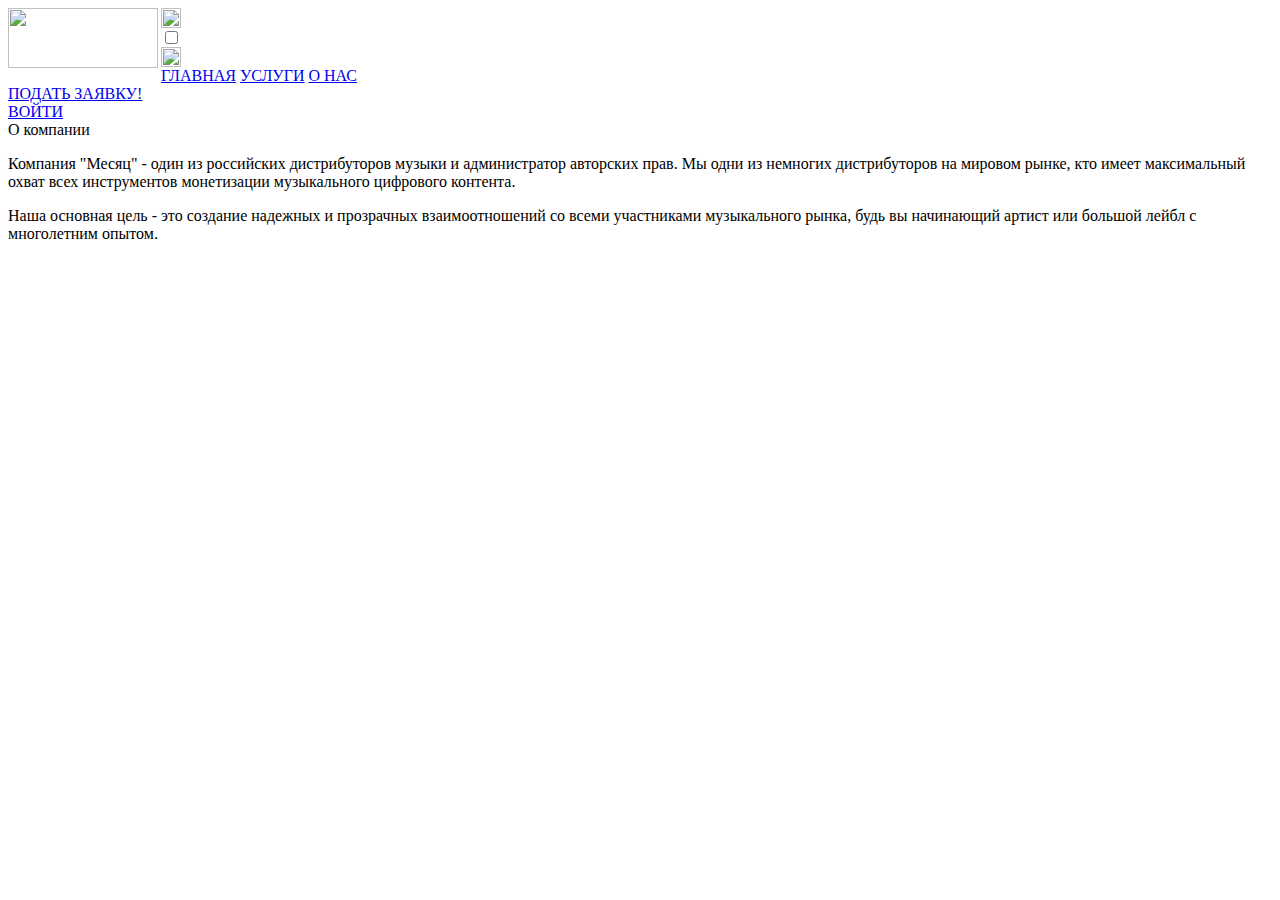
==== index.html @ 7c8b470b "Add files via upload" ====
<html>
<head>
      <link rel="stylesheet" href="css/glav.css">
      <title>Главная</title>
      <link rel="apple-touch-icon" sizes="57x57" href="img/ico/apple-icon-57x57.png">
<link rel="apple-touch-icon" sizes="60x60" href="img/ico/apple-icon-60x60.png">
<link rel="apple-touch-icon" sizes="72x72" href="img/ico/apple-icon-72x72.png">
<link rel="apple-touch-icon" sizes="76x76" href="img/ico/apple-icon-76x76.png">
<link rel="apple-touch-icon" sizes="114x114" href="img/ico/apple-icon-114x114.png">
<link rel="apple-touch-icon" sizes="120x120" href="img/ico/apple-icon-120x120.png">
<link rel="apple-touch-icon" sizes="144x144" href="img/ico/apple-icon-144x144.png">
<link rel="apple-touch-icon" sizes="152x152" href="img/ico/apple-icon-152x152.png">
<link rel="apple-touch-icon" sizes="180x180" href="img/ico/apple-icon-180x180.png">
<link rel="icon" type="image/png" sizes="192x192"  href="img/ico/android-icon-192x192.png">
<link rel="icon" type="image/png" sizes="32x32" href="img/ico/favicon-32x32.png">
<link rel="icon" type="image/png" sizes="96x96" href="img/ico/favicon-96x96.png">
<link rel="icon" type="image/png" sizes="16x16" href="img/ico/favicon-16x16.png">
<link rel="manifest" href="img/ico/manifest.json">
<meta name="msapplication-TileColor" content="#ffffff">
<meta name="msapplication-TileImage" content="img/ico/ms-icon-144x144.png">
<meta name="theme-color" content="#ffffff">
<link rel="preconnect" href="https://fonts.googleapis.com">
<link rel="preconnect" href="https://fonts.gstatic.com" crossorigin>
<link href="https://fonts.googleapis.com/css2?family=Oswald&display=swap" rel="stylesheet">
<link rel="preconnect" href="https://fonts.googleapis.com">
<link rel="preconnect" href="https://fonts.gstatic.com" crossorigin>
<link href="https://fonts.googleapis.com/css2?family=Oswald:wght@700&display=swap" rel="stylesheet">
</head>
   <script>
      const handleChange = (ischecked) => {
          if (ischecked) {
          document.body.setAttribute('dark', '');
          } else {
            document.body.removeAttribute('dark'); 
          }

    }
   </script>
<body>
    <div class="header">
        <div class="container"> 
            <div class="header-line">
                <div class="header-logo">
                    <a href="index.html"><img src="img/month.png" align="left" width="150"  height="60" alt=></a></p>
                </div>
                <img src="img/sun.png"  width="20"  height="20" alt=>
                <div class="switch"><input type="checkbox" onchange="handleChange(this.checked)" /> </div>
                <img src="img/moon.png" width="20"  height="20" alt=>
                <div class="nav">
       
                <a class="nav-item" href="index.html">ГЛАВНАЯ</a>
                <a class="nav-item" href="uslugi.html">УСЛУГИ</a>
                <a class="nav-item" href="@">О НАС</a>
            </div>
       <div class="cart">
            <a href="#">
        </a>
            </div>
        
                <div class="call">
                    <div class="call-holder">   
                    <div class="reg"><a class="reg" href="reg.html">ПОДАТЬ ЗАЯВКУ!</a></div>
                </div>
            </div>
            
                <div class="btn">
                    <a class="button"href="login.html">ВОЙТИ</a>
                </div>
            </div>
<div class="container1">
    <div class="textzag"
<P>О компании</P>
</div>
<div class="textmain"
<p> Компания "Месяц" - один из российских дистрибуторов музыки и администратор авторских прав. Мы одни из немногих дистрибуторов на мировом рынке, кто имеет максимальный охват всех инструментов монетизации музыкального цифрового контента.
</P>
<p> Наша основная цель - это создание надежных и прозрачных взаимоотношений со всеми участниками музыкального рынка, будь вы начинающий артист или большой лейбл с многолетним опытом.</p>
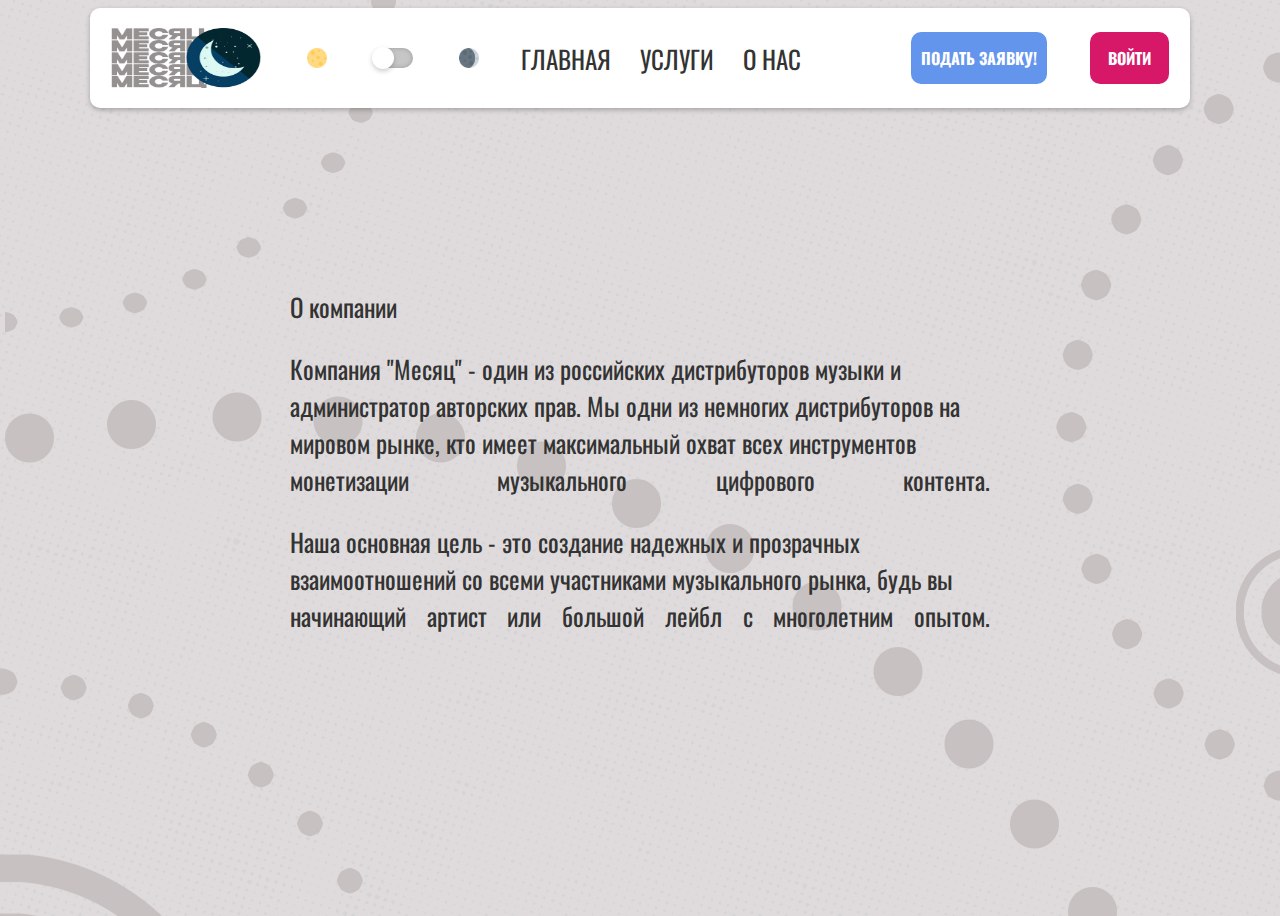
==== commit 38f2b746: "Add files via upload" ====
--- a/index.html
+++ b/index.html
@@ -59,7 +59,7 @@
         
                 <div class="call">
                     <div class="call-holder">   
-                    <div class="reg"><a class="reg" href="reg.html">ПОДАТЬ ЗАЯВКУ!</a></div>
+                    <div class="reg"><a class="reg" href="ajax.php">ПОДАТЬ ЗАЯВКУ!</a></div>
                 </div>
             </div>
             
--- a/css/glav.css
+++ b/css/glav.css
@@ -0,0 +1,136 @@
+
+body{
+  background-image: var(--var-body-bg);
+  background-size: 1920px 1080px;
+}
+
+:root {
+    --var-body-bg: url("../img/background.jpg");
+    --var-body-fc: #333;
+    --var-bodt-cbg: rgb(255, 255, 255);
+
+}
+[dark] {
+    --var-body-bg: url("../img/backgroundnight.jpg");
+    --var-body-fc: rgb(255, 255, 255);
+    --var-bodt-cbg: rgb(61, 68, 107);
+}
+.container{
+width: 1100px;
+background-color: var(--var-bodt-cbg);
+height: 100px;
+border-radius: 10px;
+margin: auto;
+-webkit-box-shadow: 0px 2px 5px rgba(0, 0, 0, 0.25);
+          box-shadow: 0px 2px 5px rgba(0, 0, 0, 0.25);
+
+}
+
+
+.container1{
+width: 700px;
+
+height: 400px;
+font-family: 'Oswald', sans-serif;
+margin-top: 200;
+margin-left: 200;
+margin: left;
+font-size: 25px
+
+}
+
+
+.header {
+    margin:0;
+    background-image: url(bg.jpg);
+    height: 100vh; 
+    background-repeat: no-repeat;
+    background-size: cover;
+}
+
+.header-line {
+        padding-top: 20px;
+        display: flex;
+        align-items:center;
+        justify-content: space-around;
+}
+
+.nav-item {
+    color: var(--var-body-fc);
+    text-decoration: none;
+    font-weight: 400;
+    font-size:  25px;
+    font-family: 'Oswald', sans-serif;
+    margin-right: 25px;
+    transition: color 0.3s linear;
+}
+
+.button {
+    background-color:rgb(215,24,104);
+    color: white;
+    text-decoration: none;
+    padding: 14px 18px;
+    font-weight: 1000;
+    transition: background-color 0.2s linear;
+    border-radius: 10px;
+    font-weight: 700;
+    font-family: 'Oswald', sans-serif;
+}
+.reg {
+    background-color:rgb(100,149,237);
+    color: white;
+    font-weight: 1000;
+    text-decoration: none;
+    border-radius: 10px;
+    padding: 14px 5px;
+    text-align: center;
+    font-weight: 700;
+    font-family: 'Oswald', sans-serif;
+}
+.textmain{
+text-align-last:justify;
+color: var(--var-body-fc)
+}
+.textzag{
+    text-align-last:left;
+    color: var(--var-body-fc)
+    }
+
+    .switch {
+        
+      }
+      
+      input[type="checkbox"] {
+        position: relative;
+        width: 40px;
+        height: 20px;
+        -webkit-appearance: none;
+        outline: none;
+        background: #c6c6c6;
+        border-radius: 20px;
+        transition: .5s;
+        box-shadow: inset 0 0 5px rgba(0,0,0,.2);
+      }
+      
+      input:checked[type="checkbox"] {
+        background: #40e551
+      }
+      
+      input[type="checkbox"]:before {
+        content: '';
+        position: absolute;
+        width: 20px;
+        height: 20px;
+        border-radius: 20px;
+        top: 0;
+        left: 0;
+        background: #fff;
+        transition: .5s;
+        transform: scale(1.1);
+        box-shadow: 0 2px 5px rgba(0,0,0,.2);
+      }
+      
+      input:checked[type="checkbox"]:before {
+        left: 20px;
+      }
+  